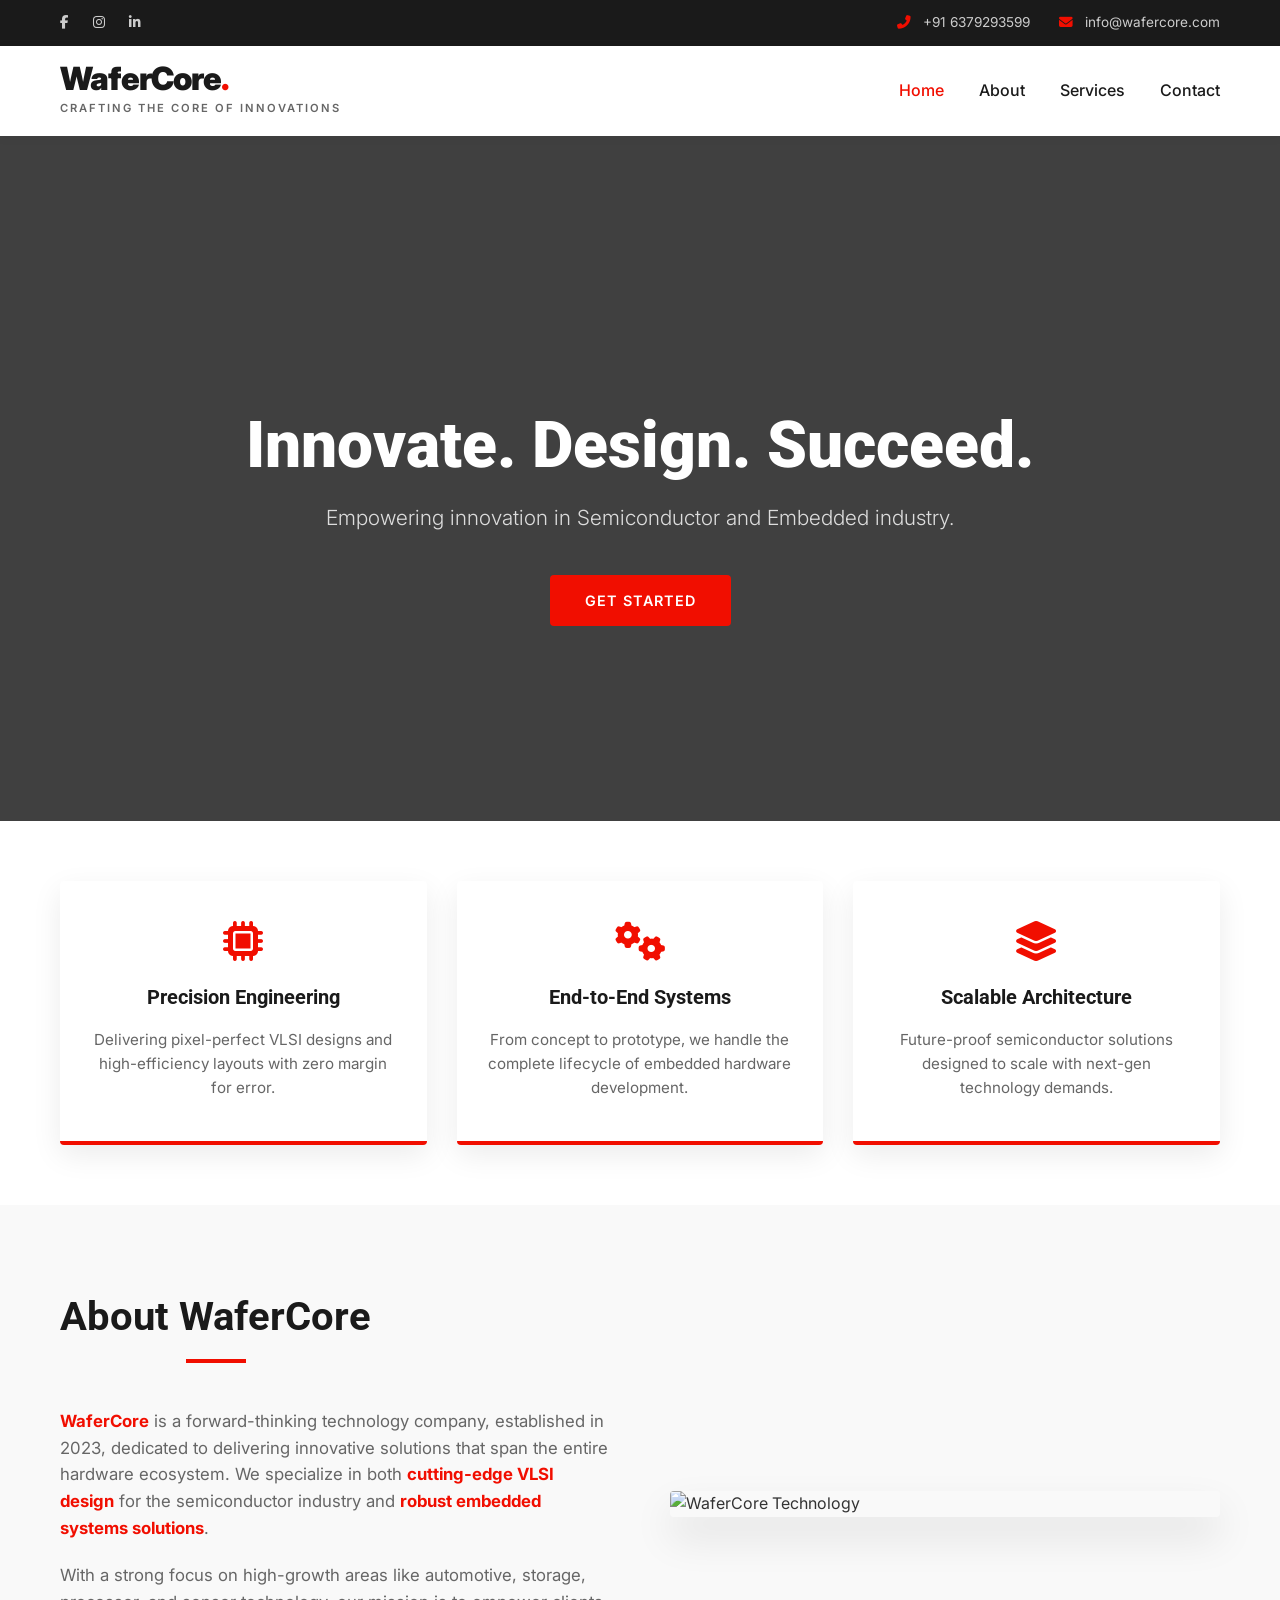
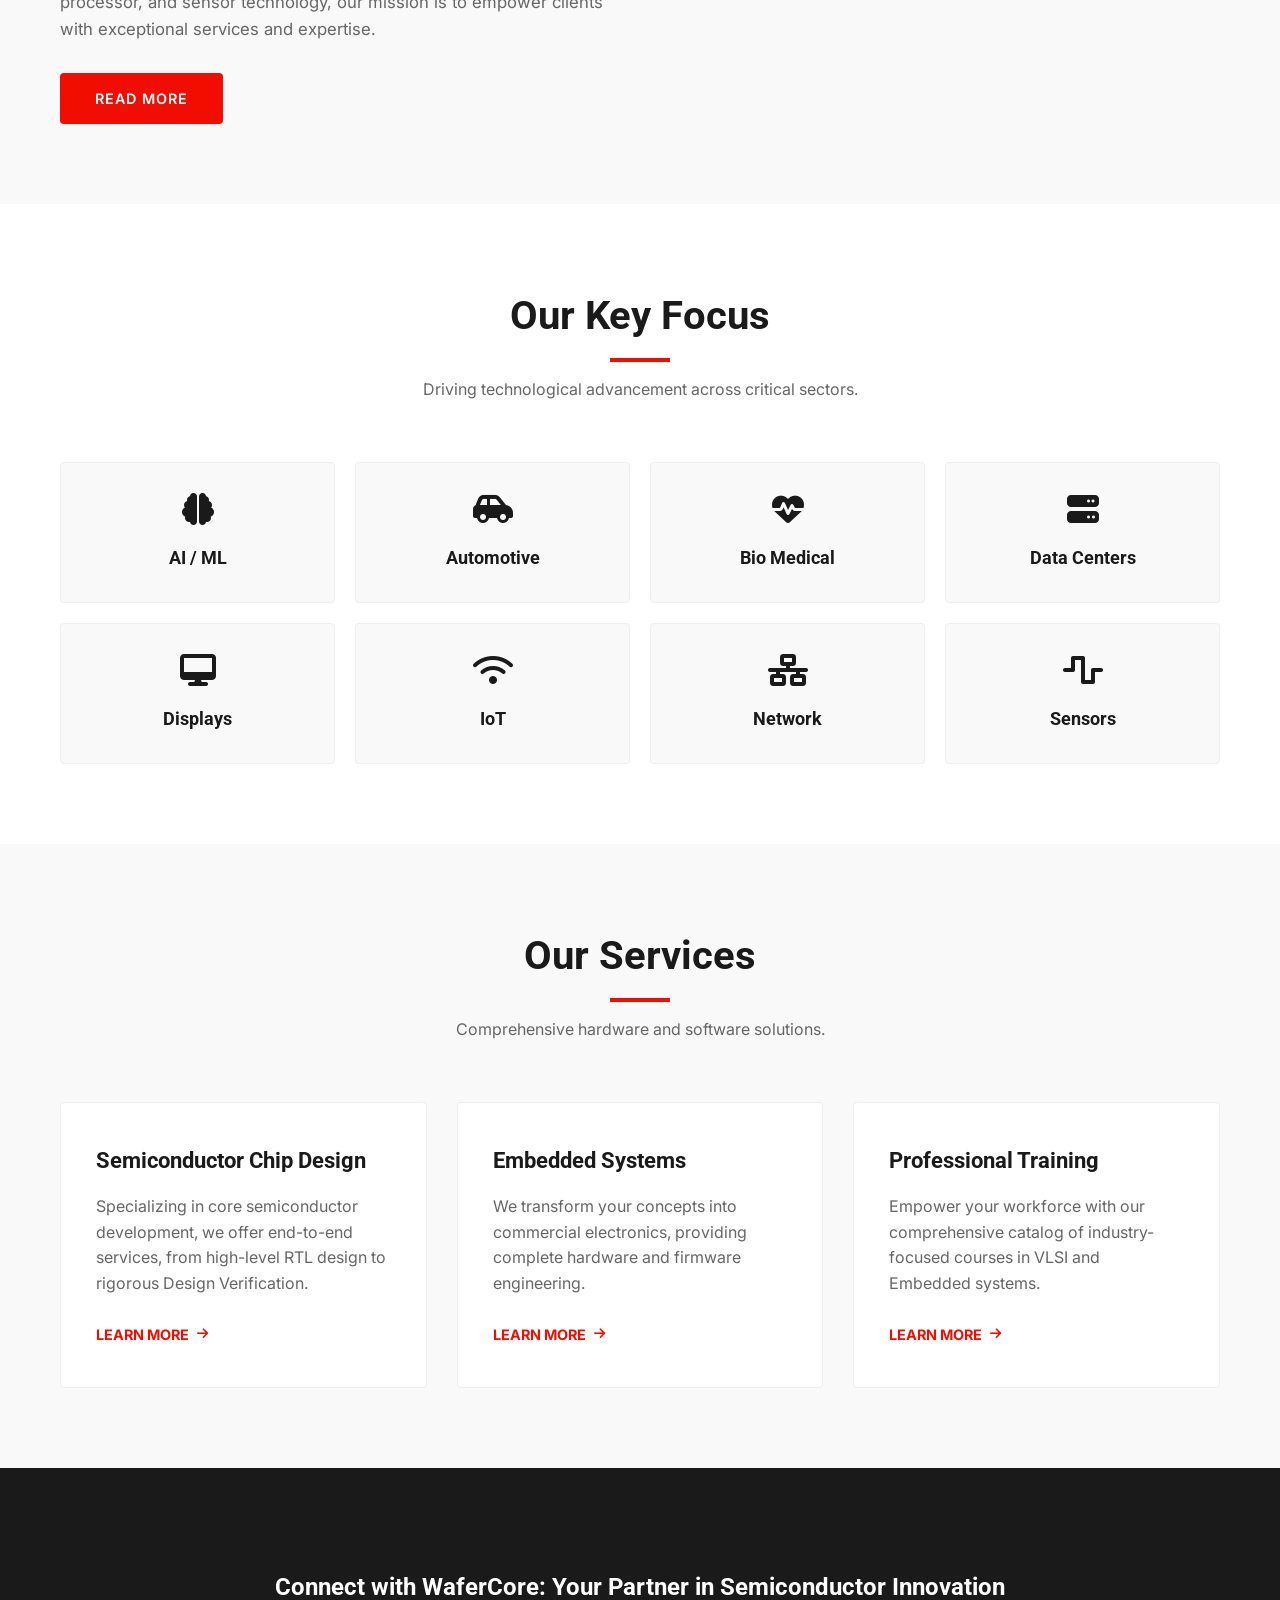
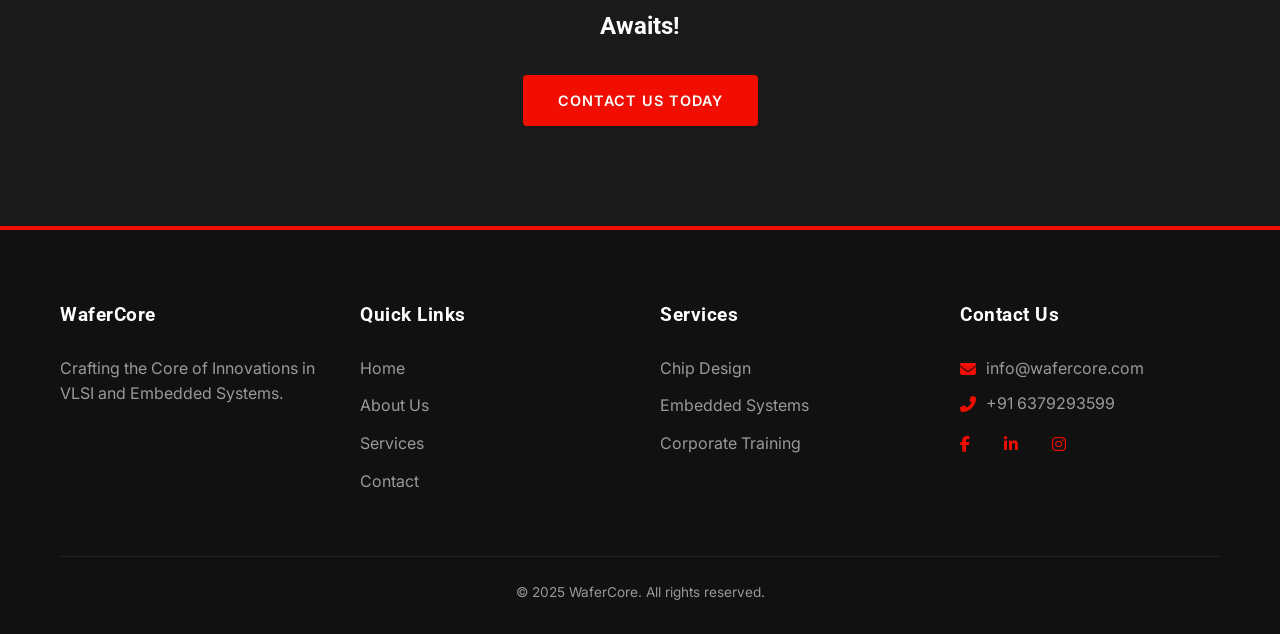
==== about-us.html @ 2dea57db "Add files via upload" ====
<!DOCTYPE html>
<html lang="en">
<head>
    <meta charset="UTF-8">
    <meta name="viewport" content="width=device-width, initial-scale=1.0">
    <title>WaferCore - Crafting the Core of Innovations</title>
    
    <link rel="stylesheet" href="https://cdnjs.cloudflare.com/ajax/libs/font-awesome/6.4.0/css/all.min.css">
    
    <link href="https://fonts.googleapis.com/css2?family=Inter:wght@300;400;600&family=Roboto:wght@500;700;900&display=swap" rel="stylesheet">

    <style>
        /* --- 1. THEME VARIABLES (Red/Black/White) --- */
        :root {
            --primary-red: #f10e00;
            --primary-black: #1a1a1a;
            --dark-gray: #2b2b2b;
            --text-dark: #333333;
            --text-light: #666666;
            --white: #ffffff;
            --light-bg: #f9f9f9;
            --border-color: #eeeeee;
            --max-width: 1200px;
        }

        /* --- 2. RESET & BASE STYLES --- */
        * { margin: 0; padding: 0; box-sizing: border-box; }
        
        body { 
            font-family: 'Inter', sans-serif; 
            line-height: 1.6; 
            color: var(--text-dark); 
            background-color: var(--white);
        }
        
        h1, h2, h3, h4 { font-family: 'Roboto', sans-serif; font-weight: 700; color: var(--primary-black); }
        a { text-decoration: none; transition: 0.3s; color: inherit; }
        ul { list-style: none; }
        img { max-width: 100%; display: block; }

        /* --- 3. UTILITIES --- */
        .container { max-width: var(--max-width); margin: 0 auto; padding: 0 20px; }
        
        .btn {
            display: inline-block;
            padding: 14px 35px;
            background: var(--primary-red);
            color: var(--white);
            border-radius: 4px;
            font-weight: 600;
            border: none;
            cursor: pointer;
            text-transform: uppercase;
            font-size: 0.9rem;
            letter-spacing: 1px;
        }
        
        .btn:hover { 
            background: var(--primary-black); 
            transform: translateY(-2px); 
            box-shadow: 0 5px 15px rgba(0,0,0,0.1);
        }

        .section-title { text-align: center; margin-bottom: 60px; }
        .section-title h2 { 
            font-size: 2.5rem; 
            margin-bottom: 15px; 
            position: relative;
            display: inline-block;
        }
        .section-title h2::after {
            content: '';
            display: block;
            width: 60px;
            height: 4px;
            background: var(--primary-red);
            margin: 10px auto 0;
        }
        .section-title p { color: var(--text-light); max-width: 600px; margin: 0 auto; }
        
        section { padding: 80px 0; }

        /* --- 4. TOP HEADER (Black) --- */
        .top-header { 
            background: var(--primary-black); 
            color: var(--white); 
            padding: 12px 0; 
            font-size: 0.85rem;
        }
        .top-header .container { display: flex; justify-content: space-between; align-items: center; }
        
        .social-icons a { margin-right: 20px; color: #cccccc; }
        .social-icons a:hover { color: var(--primary-red); }
        
        .contact-info span { margin-left: 25px; color: #cccccc; }
        .contact-info i { margin-right: 8px; color: var(--primary-red); }

        /* --- 5. NAVIGATION (White) --- */
        .navbar { 
            background: var(--white); 
            box-shadow: 0 2px 10px rgba(0,0,0,0.05); 
            position: sticky; 
            top: 0; 
            z-index: 1000; 
        }
        .navbar .container { display: flex; justify-content: space-between; align-items: center; height: 90px; }
        
        .logo-wrapper { display: flex; flex-direction: column; justify-content: center; }
        .logo { 
            font-size: 2rem; 
            font-weight: 900; 
            color: var(--primary-black); 
            line-height: 1; 
            letter-spacing: -1px;
        }
        .logo span { color: var(--primary-red); }
        .logo-caption { 
            font-size: 0.7rem; 
            color: var(--text-light); 
            font-weight: 600; 
            text-transform: uppercase; 
            letter-spacing: 2px; 
            margin-top: 5px;
        }
        
        .nav-links { display: flex; gap: 35px; }
        .nav-links a { 
            font-weight: 500; 
            font-size: 1rem; 
            color: var(--primary-black); 
            position: relative;
        }
        .nav-links a:hover, .nav-links a.active { color: var(--primary-red); }

        /* --- 6. HERO SECTION --- */
        .hero {
            background: linear-gradient(rgba(0, 0, 0, 0.75), rgba(0, 0, 0, 0.75)), url('https://wafercore.com/wp-content/uploads/2024/12/BackgroundVLSI-1024x683.jpg');
            background-size: cover;
            background-position: center;
            height: 85vh;
            display: flex;
            align-items: center;
            color: var(--white);
            text-align: center;
        }
        .hero-content { max-width: 900px; margin: 0 auto; }
        .hero h1 { 
            font-size: 4rem; 
            font-weight: 900; 
            margin-bottom: 20px; 
            color: var(--white); 
            line-height: 1.1;
        }
        .hero p { 
            font-size: 1.3rem; 
            margin-bottom: 40px; 
            color: #dddddd; 
            font-weight: 300;
        }
        .hero .btn { background: var(--primary-red); border: none; }
        .hero .btn:hover { background: var(--white); color: var(--primary-red); }

        /* --- 7. FEATURES OVERVIEW --- */
        .features { 
            background: var(--white); 
            padding: 60px 0; 
            margin-top: -80px; 
            position: relative; 
            z-index: 10; 
        }
        .feature-grid { display: grid; grid-template-columns: repeat(auto-fit, minmax(300px, 1fr)); gap: 30px; }
        .feature-card {
            background: var(--white);
            padding: 40px 30px;
            border-radius: 4px;
            box-shadow: 0 10px 30px rgba(0,0,0,0.08);
            text-align: center;
            border-bottom: 4px solid var(--primary-red);
            transition: transform 0.3s ease;
        }
        .feature-card:hover { transform: translateY(-5px); }
        .feature-card i { font-size: 2.5rem; color: var(--primary-red); margin-bottom: 20px; }
        .feature-card h3 { font-size: 1.25rem; margin-bottom: 15px; }
        .feature-card p { font-size: 0.95rem; color: var(--text-light); }

        /* --- 8. ABOUT SECTION --- */
        .about { background: var(--light-bg); }
        .about-grid { display: grid; grid-template-columns: 1fr 1fr; gap: 60px; align-items: center; }
        .about-img img { 
            width: 100%; 
            border-radius: 4px; 
            box-shadow: 0 20px 40px rgba(0,0,0,0.1); 
        }
        .about-text h2 { font-size: 2.5rem; margin-bottom: 25px; }
        .about-text p { margin-bottom: 20px; color: var(--text-light); font-size: 1.05rem; }
        .about-text strong { color: var(--primary-red); }

        /* --- 9. KEY FOCUS --- */
        .key-focus { background: var(--white); }
        .focus-grid { display: grid; grid-template-columns: repeat(4, 1fr); gap: 20px; }
        .focus-item {
            background: var(--light-bg);
            padding: 30px 20px;
            text-align: center;
            border-radius: 4px;
            border: 1px solid var(--border-color);
            transition: 0.3s;
        }
        .focus-item:hover { 
            background: var(--primary-red); 
            border-color: var(--primary-red);
            transform: translateY(-5px); 
        }
        .focus-item h4 { font-size: 1.1rem; margin-top: 15px; transition: 0.3s; }
        .focus-item i { font-size: 2rem; color: var(--primary-black); transition: 0.3s; }
        
        .focus-item:hover h4, .focus-item:hover i { color: var(--white); }

        /* --- 10. SERVICES --- */
        .services { background: var(--light-bg); }
        .service-grid { display: grid; grid-template-columns: repeat(auto-fit, minmax(300px, 1fr)); gap: 30px; }
        .service-card {
            background: var(--white);
            padding: 40px 35px;
            border-radius: 4px;
            border: 1px solid var(--border-color);
            transition: 0.3s;
            position: relative;
        }
        .service-card:hover { 
            border-top: 3px solid var(--primary-red); 
            box-shadow: 0 15px 30px rgba(0,0,0,0.05);
            transform: translateY(-5px);
        }
        .service-card h3 { font-size: 1.4rem; margin-bottom: 15px; }
        .service-card p { margin-bottom: 25px; color: var(--text-light); }
        .service-link { 
            color: var(--primary-red); 
            font-weight: 700; 
            font-size: 0.9rem; 
            text-transform: uppercase; 
            display: inline-flex; 
            align-items: center; 
        }
        .service-link i { margin-left: 8px; font-size: 0.8rem; transition: 0.3s; }
        .service-link:hover i { margin-left: 12px; }

        /* --- 11. CTA SECTION --- */
        .cta-section { 
            background: var(--primary-black); 
            color: var(--white); 
            text-align: center; 
            padding: 100px 0; 
        }
        .cta-section h2 { color: var(--white); margin-bottom: 30px; max-width: 800px; margin-left: auto; margin-right: auto; }
        .cta-section .btn { background: var(--primary-red); }
        .cta-section .btn:hover { background: var(--white); color: var(--primary-red); }

        /* --- 12. FOOTER --- */
        footer { 
            background: #111111; 
            color: #999; 
            padding: 70px 0 30px; 
            border-top: 4px solid var(--primary-red); 
        }
        .footer-grid { display: grid; grid-template-columns: repeat(auto-fit, minmax(250px, 1fr)); gap: 40px; margin-bottom: 50px; }
        .footer-col h4 { color: var(--white); margin-bottom: 25px; font-size: 1.2rem; letter-spacing: 0.5px; }
        .footer-col ul li { margin-bottom: 12px; }
        .footer-col ul li a { transition: 0.3s; }
        .footer-col ul li a:hover { color: var(--primary-red); padding-left: 5px; }
        
        .footer-contact p { margin-bottom: 10px; display: flex; align-items: center; }
        .footer-contact i { margin-right: 10px; color: var(--primary-red); }

        .copyright { 
            text-align: center; 
            border-top: 1px solid #222; 
            padding-top: 25px; 
            font-size: 0.85rem; 
        }

        /* --- MOBILE RESPONSIVE --- */
        @media (max-width: 768px) {
            .top-header { display: none; }
            .nav-links { display: none; } 
            .hero h1 { font-size: 2.8rem; }
            .about-grid { grid-template-columns: 1fr; }
            .focus-grid { grid-template-columns: repeat(2, 1fr); }
        }
    </style>
</head>
<body>

    <div class="top-header">
        <div class="container">
            <div class="social-icons">
                <a href="#"><i class="fab fa-facebook-f"></i></a>
                <a href="#"><i class="fab fa-instagram"></i></a>
                <a href="#"><i class="fab fa-linkedin-in"></i></a>
            </div>
            <div class="contact-info">
                <span><i class="fas fa-phone-alt"></i> +91 6379293599</span>
                <span><i class="fas fa-envelope"></i> info@wafercore.com</span>
            </div>
        </div>
    </div>

    <nav class="navbar">
        <div class="container">
            <div class="logo-wrapper">
                <a href="index.html" class="logo">WaferCore<span>.</span></a>
                <span class="logo-caption">Crafting the Core of Innovations</span>
            </div>
            <div class="nav-links">
                <a href="index.html" class="active">Home</a>
                <a href="#about">About</a>
                <a href="#services">Services</a>
                <a href="#contact">Contact</a>
            </div>
        </div>
    </nav>

    <section class="hero">
        <div class="container hero-content">
            <h1>Innovate. Design. Succeed.</h1>
            <p>Empowering innovation in Semiconductor and Embedded industry.</p>
            <a href="#contact" class="btn">Get Started</a>
        </div>
    </section>

    <div class="features">
        <div class="container">
            <div class="feature-grid">
                <div class="feature-card">
                    <i class="fas fa-microchip"></i>
                    <h3>Precision Engineering</h3>
                    <p>Delivering pixel-perfect VLSI designs and high-efficiency layouts with zero margin for error.</p>
                </div>
                <div class="feature-card">
                    <i class="fas fa-cogs"></i>
                    <h3>End-to-End Systems</h3>
                    <p>From concept to prototype, we handle the complete lifecycle of embedded hardware development.</p>
                </div>
                <div class="feature-card">
                    <i class="fas fa-layer-group"></i>
                    <h3>Scalable Architecture</h3>
                    <p>Future-proof semiconductor solutions designed to scale with next-gen technology demands.</p>
                </div>
            </div>
        </div>
    </div>

    <section id="about" class="about">
        <div class="container about-grid">
            <div class="about-text">
                <div class="section-title" style="text-align: left; margin-bottom: 20px;">
                    <h2>About WaferCore</h2>
                </div>
                <p><strong>WaferCore</strong> is a forward-thinking technology company, established in 2023, dedicated to delivering innovative solutions that span the entire hardware ecosystem. We specialize in both <strong>cutting-edge VLSI design</strong> for the semiconductor industry and <strong>robust embedded systems solutions</strong>.</p>
                <p>With a strong focus on high-growth areas like automotive, storage, processor, and sensor technology, our mission is to empower clients with exceptional services and expertise.</p>
                <a href="#" class="btn" style="margin-top: 10px;">Read More</a>
            </div>
            <div class="about-img">
                <img src="https://wafercore.com/wp-content/uploads/2024/12/BackgroundVLSI-768x512.jpg" alt="WaferCore Technology">
            </div>
        </div>
    </section>

    <section class="key-focus">
        <div class="container">
            <div class="section-title">
                <h2>Our Key Focus</h2>
                <p>Driving technological advancement across critical sectors.</p>
            </div>
            <div class="focus-grid">
                <div class="focus-item">
                    <i class="fas fa-brain"></i>
                    <h4>AI / ML</h4>
                </div>
                <div class="focus-item">
                    <i class="fas fa-car-side"></i>
                    <h4>Automotive</h4>
                </div>
                <div class="focus-item">
                    <i class="fas fa-heartbeat"></i>
                    <h4>Bio Medical</h4>
                </div>
                <div class="focus-item">
                    <i class="fas fa-server"></i>
                    <h4>Data Centers</h4>
                </div>
                <div class="focus-item">
                    <i class="fas fa-desktop"></i>
                    <h4>Displays</h4>
                </div>
                <div class="focus-item">
                    <i class="fas fa-wifi"></i>
                    <h4>IoT</h4>
                </div>
                <div class="focus-item">
                    <i class="fas fa-network-wired"></i>
                    <h4>Network</h4>
                </div>
                <div class="focus-item">
                    <i class="fas fa-wave-square"></i>
                    <h4>Sensors</h4>
                </div>
            </div>
        </div>
    </section>

    <section id="services" class="services">
        <div class="container">
            <div class="section-title">
                <h2>Our Services</h2>
                <p>Comprehensive hardware and software solutions.</p>
            </div>
            <div class="service-grid">
                <div class="service-card">
                    <h3>Semiconductor Chip Design</h3>
                    <p>Specializing in core semiconductor development, we offer end-to-end services, from high-level RTL design to rigorous Design Verification.</p>
                    <a href="#" class="service-link">Learn More <i class="fas fa-arrow-right"></i></a>
                </div>
                <div class="service-card">
                    <h3>Embedded Systems</h3>
                    <p>We transform your concepts into commercial electronics, providing complete hardware and firmware engineering.</p>
                    <a href="#" class="service-link">Learn More <i class="fas fa-arrow-right"></i></a>
                </div>
                <div class="service-card">
                    <h3>Professional Training</h3>
                    <p>Empower your workforce with our comprehensive catalog of industry-focused courses in VLSI and Embedded systems.</p>
                    <a href="#" class="service-link">Learn More <i class="fas fa-arrow-right"></i></a>
                </div>
            </div>
        </div>
    </section>

    <section id="contact" class="cta-section">
        <div class="container">
            <h2>Connect with WaferCore: Your Partner in Semiconductor Innovation Awaits!</h2>
            <a href="#" class="btn">Contact Us Today</a>
        </div>
    </section>

    <footer>
        <div class="container">
            <div class="footer-grid">
                <div class="footer-col">
                    <h4>WaferCore</h4>
                    <p>Crafting the Core of Innovations in VLSI and Embedded Systems.</p>
                </div>
                <div class="footer-col">
                    <h4>Quick Links</h4>
                    <ul>
                        <li><a href="#">Home</a></li>
                        <li><a href="#about">About Us</a></li>
                        <li><a href="#services">Services</a></li>
                        <li><a href="#contact">Contact</a></li>
                    </ul>
                </div>
                <div class="footer-col">
                    <h4>Services</h4>
                    <ul>
                        <li><a href="#">Chip Design</a></li>
                        <li><a href="#">Embedded Systems</a></li>
                        <li><a href="#">Corporate Training</a></li>
                    </ul>
                </div>
                <div class="footer-col footer-contact">
                    <h4>Contact Us</h4>
                    <p><i class="fas fa-envelope"></i> info@wafercore.com</p>
                    <p><i class="fas fa-phone-alt"></i> +91 6379293599</p>
                    <div class="social-icons" style="margin-top: 15px;">
                        <a href="#"><i class="fab fa-facebook-f"></i></a>
                        <a href="#"><i class="fab fa-linkedin-in"></i></a>
                        <a href="#"><i class="fab fa-instagram"></i></a>
                    </div>
                </div>
            </div>
            <div class="copyright">
                <p>&copy; 2025 WaferCore. All rights reserved.</p>
            </div>
        </div>
    </footer>

</body>
</html>
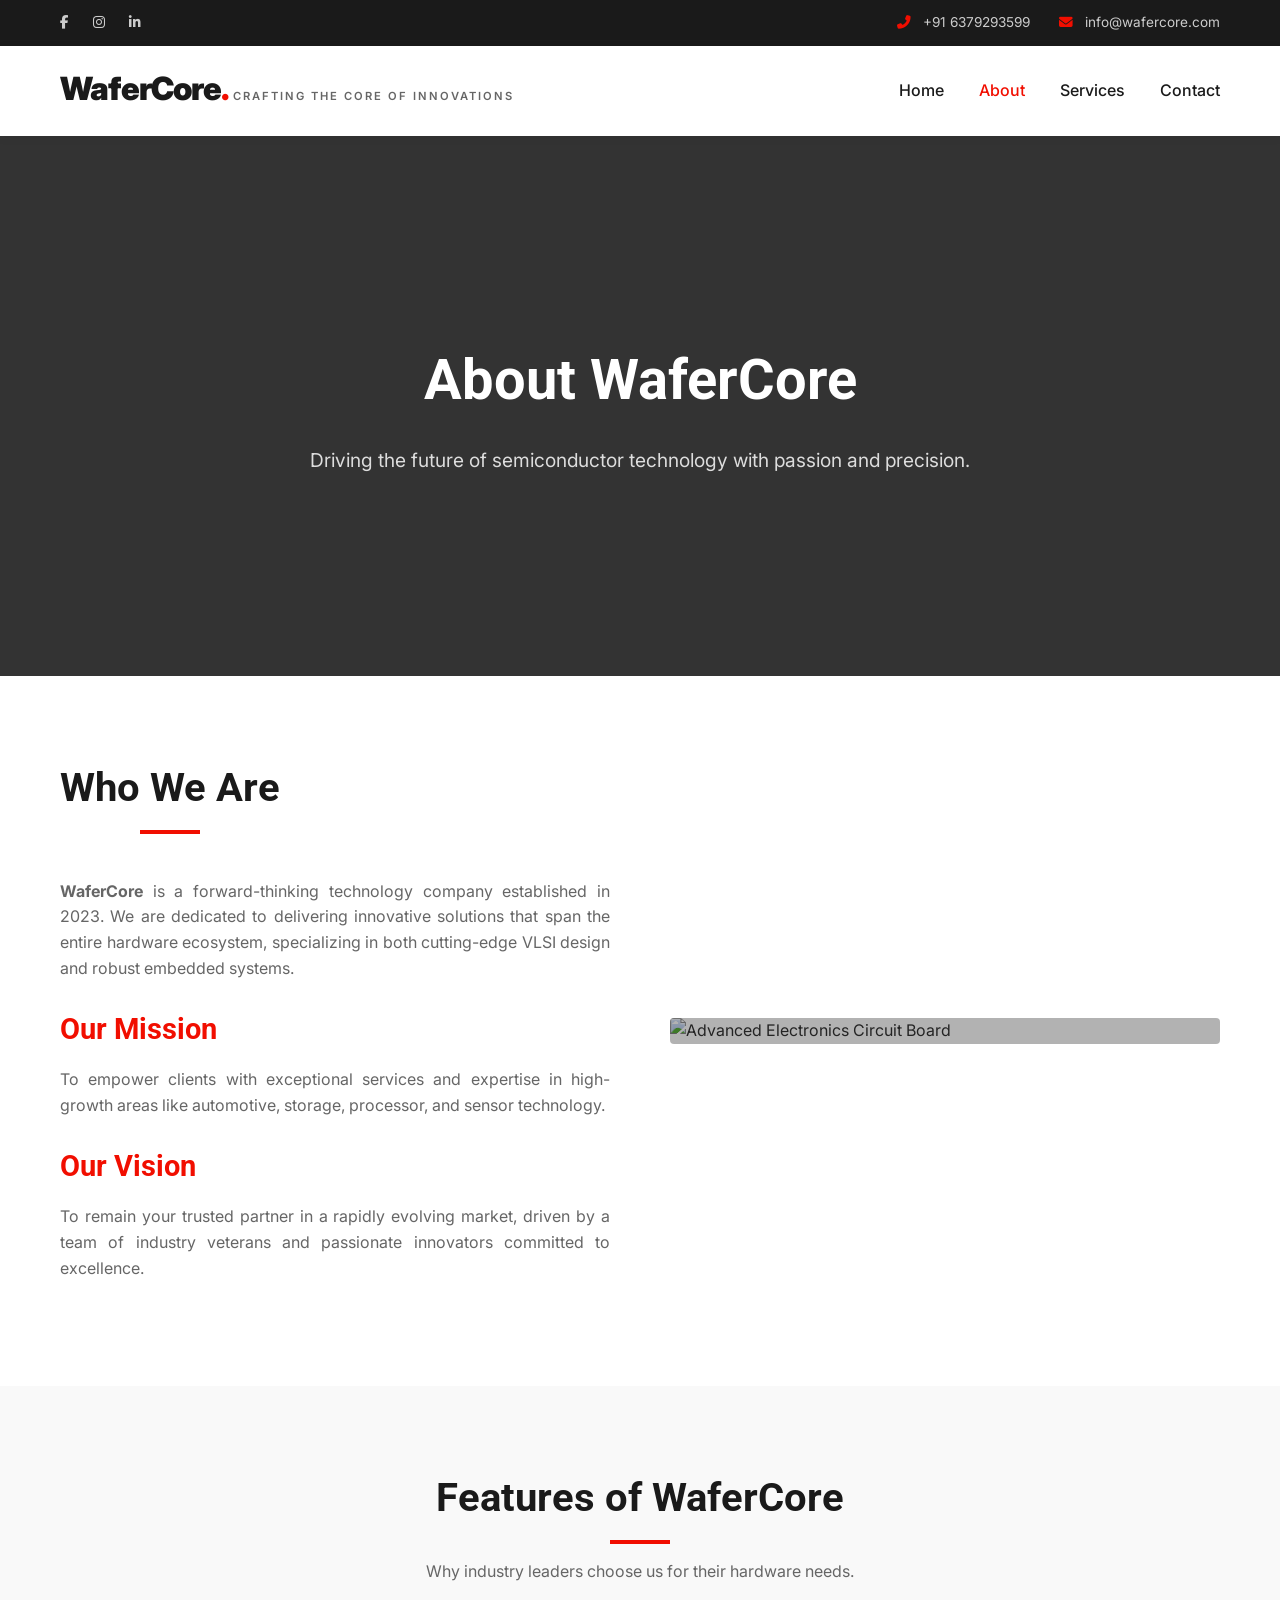
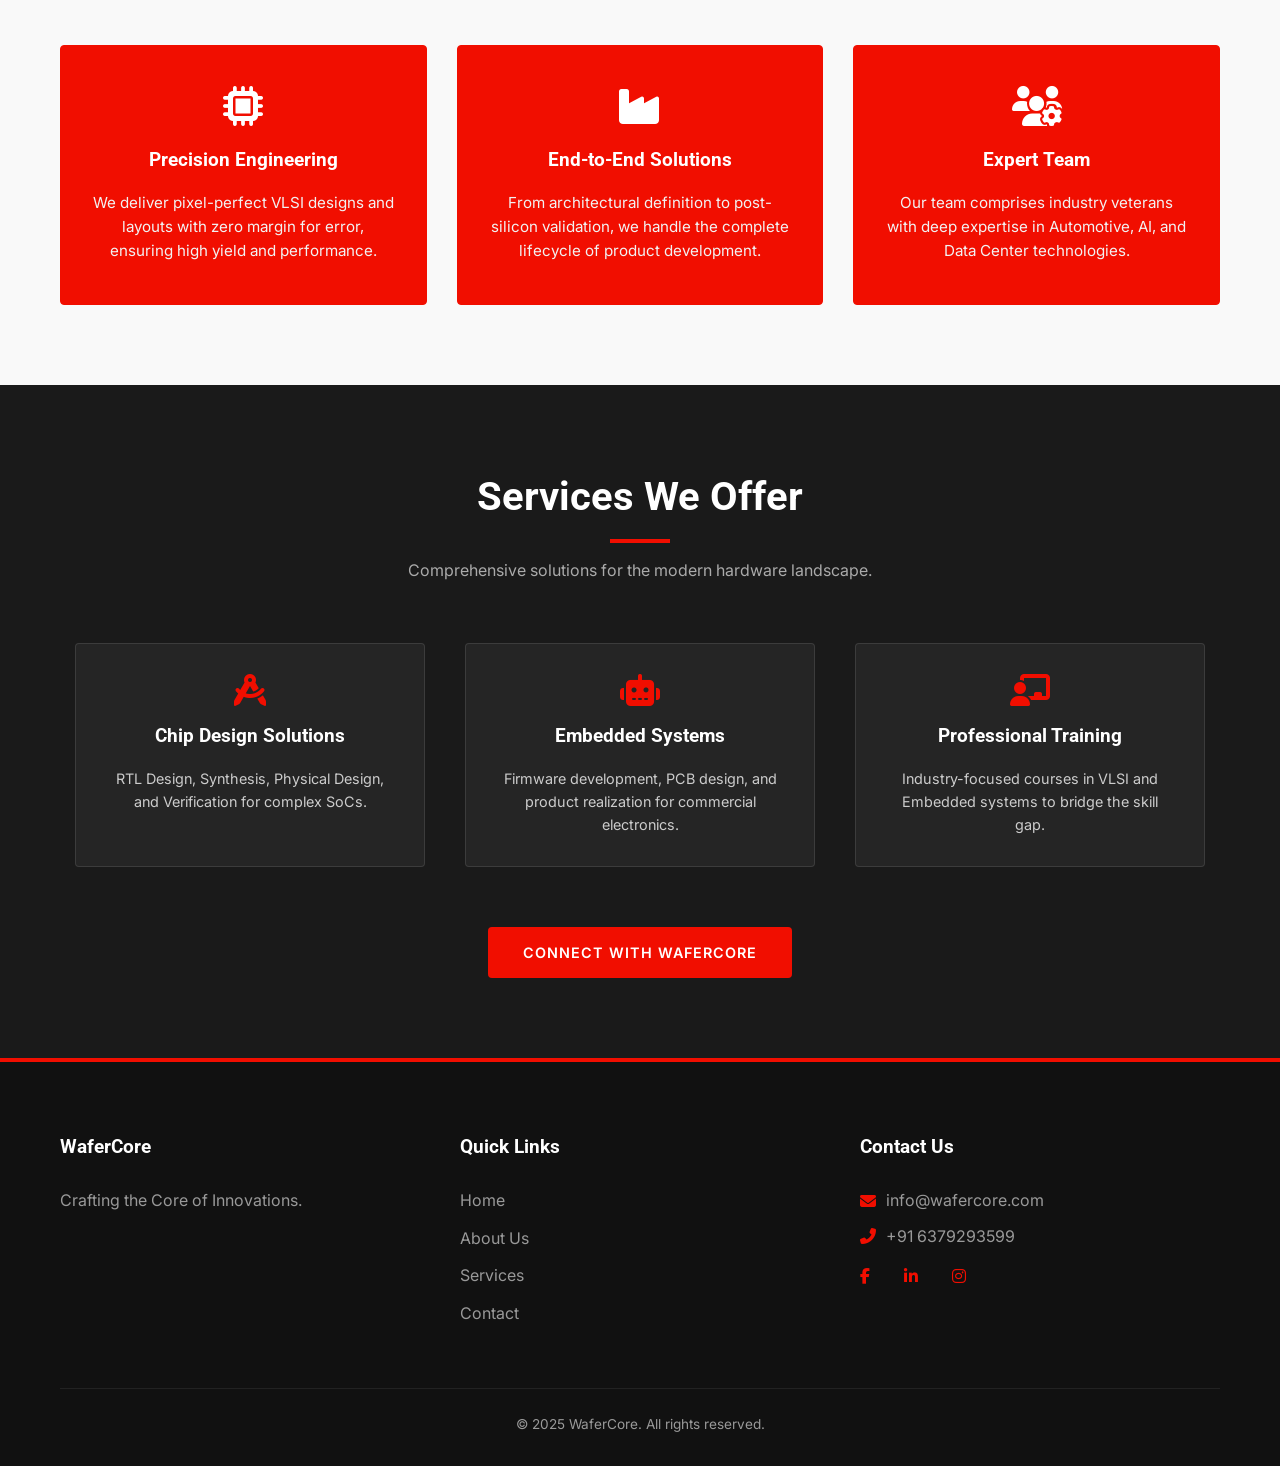
==== commit 830e4356: "Revise About Us page structure and content Updated the 'About Us' page with new content and styles." ====
--- a/about-us.html
+++ b/about-us.html
@@ -3,7 +3,7 @@
 <head>
     <meta charset="UTF-8">
     <meta name="viewport" content="width=device-width, initial-scale=1.0">
-    <title>WaferCore - Crafting the Core of Innovations</title>
+    <title>About Us - WaferCore</title>
     
     <link rel="stylesheet" href="https://cdnjs.cloudflare.com/ajax/libs/font-awesome/6.4.0/css/all.min.css">
     
@@ -23,16 +23,9 @@
             --max-width: 1200px;
         }
 
-        /* --- 2. RESET & BASE STYLES --- */
+        /* --- 2. BASE STYLES --- */
         * { margin: 0; padding: 0; box-sizing: border-box; }
-        
-        body { 
-            font-family: 'Inter', sans-serif; 
-            line-height: 1.6; 
-            color: var(--text-dark); 
-            background-color: var(--white);
-        }
-        
+        body { font-family: 'Inter', sans-serif; line-height: 1.6; color: var(--text-dark); background-color: var(--white); }
         h1, h2, h3, h4 { font-family: 'Roboto', sans-serif; font-weight: 700; color: var(--primary-black); }
         a { text-decoration: none; transition: 0.3s; color: inherit; }
         ul { list-style: none; }
@@ -41,6 +34,14 @@
         /* --- 3. UTILITIES --- */
         .container { max-width: var(--max-width); margin: 0 auto; padding: 0 20px; }
         
+        .section-title { text-align: center; margin-bottom: 60px; }
+        .section-title h2 { font-size: 2.5rem; margin-bottom: 15px; position: relative; display: inline-block; }
+        .section-title h2::after { content: ''; display: block; width: 60px; height: 4px; background: var(--primary-red); margin: 10px auto 0; }
+        .section-title p { color: var(--text-light); max-width: 600px; margin: 0 auto; }
+        
+        section { padding: 80px 0; }
+
+        /* Button Style */
         .btn {
             display: inline-block;
             padding: 14px 35px;
@@ -54,238 +55,119 @@
             font-size: 0.9rem;
             letter-spacing: 1px;
         }
-        
-        .btn:hover { 
-            background: var(--primary-black); 
-            transform: translateY(-2px); 
-            box-shadow: 0 5px 15px rgba(0,0,0,0.1);
-        }
-
-        .section-title { text-align: center; margin-bottom: 60px; }
-        .section-title h2 { 
-            font-size: 2.5rem; 
-            margin-bottom: 15px; 
-            position: relative;
-            display: inline-block;
-        }
-        .section-title h2::after {
-            content: '';
-            display: block;
-            width: 60px;
-            height: 4px;
-            background: var(--primary-red);
-            margin: 10px auto 0;
-        }
-        .section-title p { color: var(--text-light); max-width: 600px; margin: 0 auto; }
-        
-        section { padding: 80px 0; }
-
-        /* --- 4. TOP HEADER (Black) --- */
-        .top-header { 
-            background: var(--primary-black); 
-            color: var(--white); 
-            padding: 12px 0; 
-            font-size: 0.85rem;
-        }
+        .btn:hover { background: var(--primary-black); transform: translateY(-2px); color: var(--white); }
+
+        /* --- 4. HEADER & NAV --- */
+        .top-header { background: var(--primary-black); color: var(--white); padding: 12px 0; font-size: 0.85rem; }
         .top-header .container { display: flex; justify-content: space-between; align-items: center; }
-        
         .social-icons a { margin-right: 20px; color: #cccccc; }
         .social-icons a:hover { color: var(--primary-red); }
-        
         .contact-info span { margin-left: 25px; color: #cccccc; }
         .contact-info i { margin-right: 8px; color: var(--primary-red); }
 
-        /* --- 5. NAVIGATION (White) --- */
-        .navbar { 
-            background: var(--white); 
-            box-shadow: 0 2px 10px rgba(0,0,0,0.05); 
-            position: sticky; 
-            top: 0; 
-            z-index: 1000; 
-        }
+        .navbar { background: var(--white); box-shadow: 0 2px 10px rgba(0,0,0,0.05); position: sticky; top: 0; z-index: 1000; }
         .navbar .container { display: flex; justify-content: space-between; align-items: center; height: 90px; }
-        
-        .logo-wrapper { display: flex; flex-direction: column; justify-content: center; }
-        .logo { 
-            font-size: 2rem; 
-            font-weight: 900; 
-            color: var(--primary-black); 
-            line-height: 1; 
-            letter-spacing: -1px;
-        }
+        .logo { font-size: 2rem; font-weight: 900; color: var(--primary-black); line-height: 1; letter-spacing: -1px; }
         .logo span { color: var(--primary-red); }
-        .logo-caption { 
-            font-size: 0.7rem; 
-            color: var(--text-light); 
-            font-weight: 600; 
-            text-transform: uppercase; 
-            letter-spacing: 2px; 
-            margin-top: 5px;
-        }
+        .logo-caption { font-size: 0.7rem; color: var(--text-light); font-weight: 600; text-transform: uppercase; letter-spacing: 2px; margin-top: 5px; }
         
         .nav-links { display: flex; gap: 35px; }
-        .nav-links a { 
-            font-weight: 500; 
-            font-size: 1rem; 
-            color: var(--primary-black); 
-            position: relative;
-        }
+        .nav-links a { font-weight: 500; font-size: 1rem; color: var(--primary-black); }
         .nav-links a:hover, .nav-links a.active { color: var(--primary-red); }
 
-        /* --- 6. HERO SECTION --- */
-        .hero {
-            background: linear-gradient(rgba(0, 0, 0, 0.75), rgba(0, 0, 0, 0.75)), url('https://wafercore.com/wp-content/uploads/2024/12/BackgroundVLSI-1024x683.jpg');
+        /* --- 5. HERO SECTION --- */
+        .page-hero {
+            /* Using local image with dark overlay */
+            background: linear-gradient(rgba(0, 0, 0, 0.8), rgba(0, 0, 0, 0.8)), url('images/About_Hero.jpg');
             background-size: cover;
             background-position: center;
-            height: 85vh;
+            height: 60vh;
             display: flex;
             align-items: center;
+            justify-content: center;
+            text-align: center;
             color: var(--white);
-            text-align: center;
-        }
-        .hero-content { max-width: 900px; margin: 0 auto; }
-        .hero h1 { 
-            font-size: 4rem; 
-            font-weight: 900; 
-            margin-bottom: 20px; 
-            color: var(--white); 
-            line-height: 1.1;
-        }
-        .hero p { 
-            font-size: 1.3rem; 
-            margin-bottom: 40px; 
-            color: #dddddd; 
-            font-weight: 300;
-        }
-        .hero .btn { background: var(--primary-red); border: none; }
-        .hero .btn:hover { background: var(--white); color: var(--primary-red); }
-
-        /* --- 7. FEATURES OVERVIEW --- */
-        .features { 
-            background: var(--white); 
-            padding: 60px 0; 
-            margin-top: -80px; 
-            position: relative; 
-            z-index: 10; 
-        }
-        .feature-grid { display: grid; grid-template-columns: repeat(auto-fit, minmax(300px, 1fr)); gap: 30px; }
-        .feature-card {
-            background: var(--white);
+        }
+        .page-hero h1 { color: var(--white); font-size: 3.5rem; margin-bottom: 20px; }
+        .page-hero p { font-size: 1.2rem; color: #ddd; max-width: 700px; margin: 0 auto; }
+
+        /* --- 6. MISSION & VISION --- */
+        .mission-vision { background: var(--white); }
+        .mv-grid { display: grid; grid-template-columns: 1fr 1fr; gap: 60px; align-items: center; }
+        
+        /* Image Wrapper with Black Overlay Effect */
+        .img-wrapper { position: relative; border-radius: 4px; overflow: hidden; }
+        .img-wrapper img { width: 100%; height: auto; display: block; transition: 0.3s; }
+        .img-wrapper::after {
+            content: '';
+            position: absolute;
+            top: 0; left: 0; width: 100%; height: 100%;
+            background: rgba(0, 0, 0, 0.3); /* The Black Shade Overlay */
+            transition: 0.3s;
+        }
+        .img-wrapper:hover::after { background: rgba(0, 0, 0, 0.1); }
+        .img-wrapper:hover img { transform: scale(1.05); }
+
+        .mv-content h3 { font-size: 1.8rem; margin-bottom: 15px; color: var(--primary-red); }
+        .mv-content p { margin-bottom: 25px; color: var(--text-light); text-align: justify; }
+
+        /* --- 7. FEATURES (Red Boxes) --- */
+        .features-section { background: var(--light-bg); }
+        .features-grid { display: grid; grid-template-columns: repeat(auto-fit, minmax(300px, 1fr)); gap: 30px; }
+        
+        .feature-box {
+            background: var(--primary-red);
+            color: var(--white);
             padding: 40px 30px;
             border-radius: 4px;
-            box-shadow: 0 10px 30px rgba(0,0,0,0.08);
             text-align: center;
-            border-bottom: 4px solid var(--primary-red);
-            transition: transform 0.3s ease;
-        }
-        .feature-card:hover { transform: translateY(-5px); }
-        .feature-card i { font-size: 2.5rem; color: var(--primary-red); margin-bottom: 20px; }
-        .feature-card h3 { font-size: 1.25rem; margin-bottom: 15px; }
-        .feature-card p { font-size: 0.95rem; color: var(--text-light); }
-
-        /* --- 8. ABOUT SECTION --- */
-        .about { background: var(--light-bg); }
-        .about-grid { display: grid; grid-template-columns: 1fr 1fr; gap: 60px; align-items: center; }
-        .about-img img { 
-            width: 100%; 
+            transition: 0.3s;
+            border: 1px solid var(--primary-red);
+        }
+        .feature-box i { font-size: 2.5rem; margin-bottom: 20px; color: var(--white); transition: 0.3s; }
+        .feature-box h3 { color: var(--white); margin-bottom: 15px; transition: 0.3s; }
+        .feature-box p { color: #f2f2f2; font-size: 0.95rem; transition: 0.3s; }
+
+        /* Hover: White Box, Black Text */
+        .feature-box:hover { background: var(--white); border-color: var(--primary-black); transform: translateY(-5px); box-shadow: 0 10px 30px rgba(0,0,0,0.1); }
+        .feature-box:hover h3 { color: var(--primary-black); }
+        .feature-box:hover i { color: var(--primary-red); }
+        .feature-box:hover p { color: var(--text-light); }
+
+        /* --- 8. SERVICES STRIP --- */
+        .services-strip { background: var(--primary-black); color: var(--white); text-align: center; }
+        .services-strip .section-title h2 { color: var(--white); }
+        .services-strip .section-title p { color: #aaa; }
+        
+        .services-container { display: flex; flex-wrap: wrap; justify-content: center; gap: 40px; }
+        .service-item { 
+            flex: 1; min-width: 280px; max-width: 350px; 
+            background: rgba(255,255,255,0.05); 
+            padding: 30px; 
             border-radius: 4px; 
-            box-shadow: 0 20px 40px rgba(0,0,0,0.1); 
-        }
-        .about-text h2 { font-size: 2.5rem; margin-bottom: 25px; }
-        .about-text p { margin-bottom: 20px; color: var(--text-light); font-size: 1.05rem; }
-        .about-text strong { color: var(--primary-red); }
-
-        /* --- 9. KEY FOCUS --- */
-        .key-focus { background: var(--white); }
-        .focus-grid { display: grid; grid-template-columns: repeat(4, 1fr); gap: 20px; }
-        .focus-item {
-            background: var(--light-bg);
-            padding: 30px 20px;
-            text-align: center;
-            border-radius: 4px;
-            border: 1px solid var(--border-color);
-            transition: 0.3s;
-        }
-        .focus-item:hover { 
-            background: var(--primary-red); 
-            border-color: var(--primary-red);
-            transform: translateY(-5px); 
-        }
-        .focus-item h4 { font-size: 1.1rem; margin-top: 15px; transition: 0.3s; }
-        .focus-item i { font-size: 2rem; color: var(--primary-black); transition: 0.3s; }
-        
-        .focus-item:hover h4, .focus-item:hover i { color: var(--white); }
-
-        /* --- 10. SERVICES --- */
-        .services { background: var(--light-bg); }
-        .service-grid { display: grid; grid-template-columns: repeat(auto-fit, minmax(300px, 1fr)); gap: 30px; }
-        .service-card {
-            background: var(--white);
-            padding: 40px 35px;
-            border-radius: 4px;
-            border: 1px solid var(--border-color);
-            transition: 0.3s;
-            position: relative;
-        }
-        .service-card:hover { 
-            border-top: 3px solid var(--primary-red); 
-            box-shadow: 0 15px 30px rgba(0,0,0,0.05);
-            transform: translateY(-5px);
-        }
-        .service-card h3 { font-size: 1.4rem; margin-bottom: 15px; }
-        .service-card p { margin-bottom: 25px; color: var(--text-light); }
-        .service-link { 
-            color: var(--primary-red); 
-            font-weight: 700; 
-            font-size: 0.9rem; 
-            text-transform: uppercase; 
-            display: inline-flex; 
-            align-items: center; 
-        }
-        .service-link i { margin-left: 8px; font-size: 0.8rem; transition: 0.3s; }
-        .service-link:hover i { margin-left: 12px; }
-
-        /* --- 11. CTA SECTION --- */
-        .cta-section { 
-            background: var(--primary-black); 
-            color: var(--white); 
-            text-align: center; 
-            padding: 100px 0; 
-        }
-        .cta-section h2 { color: var(--white); margin-bottom: 30px; max-width: 800px; margin-left: auto; margin-right: auto; }
-        .cta-section .btn { background: var(--primary-red); }
-        .cta-section .btn:hover { background: var(--white); color: var(--primary-red); }
-
-        /* --- 12. FOOTER --- */
-        footer { 
-            background: #111111; 
-            color: #999; 
-            padding: 70px 0 30px; 
-            border-top: 4px solid var(--primary-red); 
-        }
+            border: 1px solid rgba(255,255,255,0.1); 
+            transition: 0.3s; 
+        }
+        .service-item:hover { background: var(--primary-red); border-color: var(--primary-red); transform: translateY(-5px); }
+        .service-item h4 { color: var(--white); font-size: 1.2rem; margin-bottom: 15px; }
+        .service-item p { color: #ccc; font-size: 0.9rem; }
+        .service-item:hover p { color: var(--white); }
+
+        /* --- 9. FOOTER --- */
+        footer { background: #111; color: #999; padding: 70px 0 30px; border-top: 4px solid var(--primary-red); }
         .footer-grid { display: grid; grid-template-columns: repeat(auto-fit, minmax(250px, 1fr)); gap: 40px; margin-bottom: 50px; }
-        .footer-col h4 { color: var(--white); margin-bottom: 25px; font-size: 1.2rem; letter-spacing: 0.5px; }
+        .footer-col h4 { color: var(--white); margin-bottom: 25px; font-size: 1.2rem; }
         .footer-col ul li { margin-bottom: 12px; }
-        .footer-col ul li a { transition: 0.3s; }
-        .footer-col ul li a:hover { color: var(--primary-red); padding-left: 5px; }
-        
+        .footer-col ul li a:hover { color: var(--primary-red); }
         .footer-contact p { margin-bottom: 10px; display: flex; align-items: center; }
         .footer-contact i { margin-right: 10px; color: var(--primary-red); }
-
-        .copyright { 
-            text-align: center; 
-            border-top: 1px solid #222; 
-            padding-top: 25px; 
-            font-size: 0.85rem; 
-        }
-
-        /* --- MOBILE RESPONSIVE --- */
+        .copyright { text-align: center; border-top: 1px solid #222; padding-top: 25px; font-size: 0.85rem; }
+
+        /* Mobile */
         @media (max-width: 768px) {
-            .top-header { display: none; }
-            .nav-links { display: none; } 
-            .hero h1 { font-size: 2.8rem; }
-            .about-grid { grid-template-columns: 1fr; }
-            .focus-grid { grid-template-columns: repeat(2, 1fr); }
+            .top-header, .nav-links { display: none; }
+            .mv-grid { grid-template-columns: 1fr; }
+            .page-hero h1 { font-size: 2.5rem; }
         }
     </style>
 </head>
@@ -312,133 +194,94 @@
                 <span class="logo-caption">Crafting the Core of Innovations</span>
             </div>
             <div class="nav-links">
-                <a href="index.html" class="active">Home</a>
-                <a href="#about">About</a>
-                <a href="#services">Services</a>
-                <a href="#contact">Contact</a>
+                <a href="index.html">Home</a>
+                <a href="about.html" class="active">About</a>
+                <a href="index.html#services">Services</a>
+                <a href="https://wafercore.com/contact-us">Contact</a>
             </div>
         </div>
     </nav>
 
-    <section class="hero">
-        <div class="container hero-content">
-            <h1>Innovate. Design. Succeed.</h1>
-            <p>Empowering innovation in Semiconductor and Embedded industry.</p>
-            <a href="#contact" class="btn">Get Started</a>
+    <header class="page-hero">
+        <div class="container">
+            <h1>About WaferCore</h1>
+            <p>Driving the future of semiconductor technology with passion and precision.</p>
+        </div>
+    </header>
+
+    <section class="mission-vision">
+        <div class="container mv-grid">
+            <div class="mv-content">
+                <div class="section-title" style="text-align: left; margin-bottom: 30px;">
+                    <h2>Who We Are</h2>
+                </div>
+                <p><strong>WaferCore</strong> is a forward-thinking technology company established in 2023. We are dedicated to delivering innovative solutions that span the entire hardware ecosystem, specializing in both cutting-edge VLSI design and robust embedded systems.</p>
+                
+                <h3>Our Mission</h3>
+                <p>To empower clients with exceptional services and expertise in high-growth areas like automotive, storage, processor, and sensor technology.</p>
+
+                <h3>Our Vision</h3>
+                <p>To remain your trusted partner in a rapidly evolving market, driven by a team of industry veterans and passionate innovators committed to excellence.</p>
+            </div>
+            <div class="img-wrapper">
+                <img src="images/electronics_board.jpg" alt="Advanced Electronics Circuit Board">
+            </div>
         </div>
     </section>
 
-    <div class="features">
-        <div class="container">
-            <div class="feature-grid">
-                <div class="feature-card">
+    <section class="features-section">
+        <div class="container">
+            <div class="section-title">
+                <h2>Features of WaferCore</h2>
+                <p>Why industry leaders choose us for their hardware needs.</p>
+            </div>
+            <div class="features-grid">
+                <div class="feature-box">
                     <i class="fas fa-microchip"></i>
                     <h3>Precision Engineering</h3>
-                    <p>Delivering pixel-perfect VLSI designs and high-efficiency layouts with zero margin for error.</p>
-                </div>
-                <div class="feature-card">
-                    <i class="fas fa-cogs"></i>
-                    <h3>End-to-End Systems</h3>
-                    <p>From concept to prototype, we handle the complete lifecycle of embedded hardware development.</p>
-                </div>
-                <div class="feature-card">
-                    <i class="fas fa-layer-group"></i>
-                    <h3>Scalable Architecture</h3>
-                    <p>Future-proof semiconductor solutions designed to scale with next-gen technology demands.</p>
-                </div>
-            </div>
-        </div>
-    </div>
-
-    <section id="about" class="about">
-        <div class="container about-grid">
-            <div class="about-text">
-                <div class="section-title" style="text-align: left; margin-bottom: 20px;">
-                    <h2>About WaferCore</h2>
-                </div>
-                <p><strong>WaferCore</strong> is a forward-thinking technology company, established in 2023, dedicated to delivering innovative solutions that span the entire hardware ecosystem. We specialize in both <strong>cutting-edge VLSI design</strong> for the semiconductor industry and <strong>robust embedded systems solutions</strong>.</p>
-                <p>With a strong focus on high-growth areas like automotive, storage, processor, and sensor technology, our mission is to empower clients with exceptional services and expertise.</p>
-                <a href="#" class="btn" style="margin-top: 10px;">Read More</a>
-            </div>
-            <div class="about-img">
-                <img src="https://wafercore.com/wp-content/uploads/2024/12/BackgroundVLSI-768x512.jpg" alt="WaferCore Technology">
+                    <p>We deliver pixel-perfect VLSI designs and layouts with zero margin for error, ensuring high yield and performance.</p>
+                </div>
+                <div class="feature-box">
+                    <i class="fas fa-industry"></i>
+                    <h3>End-to-End Solutions</h3>
+                    <p>From architectural definition to post-silicon validation, we handle the complete lifecycle of product development.</p>
+                </div>
+                <div class="feature-box">
+                    <i class="fas fa-users-cog"></i>
+                    <h3>Expert Team</h3>
+                    <p>Our team comprises industry veterans with deep expertise in Automotive, AI, and Data Center technologies.</p>
+                </div>
             </div>
         </div>
     </section>
 
-    <section class="key-focus">
+    <section class="services-strip">
         <div class="container">
             <div class="section-title">
-                <h2>Our Key Focus</h2>
-                <p>Driving technological advancement across critical sectors.</p>
-            </div>
-            <div class="focus-grid">
-                <div class="focus-item">
-                    <i class="fas fa-brain"></i>
-                    <h4>AI / ML</h4>
-                </div>
-                <div class="focus-item">
-                    <i class="fas fa-car-side"></i>
-                    <h4>Automotive</h4>
-                </div>
-                <div class="focus-item">
-                    <i class="fas fa-heartbeat"></i>
-                    <h4>Bio Medical</h4>
-                </div>
-                <div class="focus-item">
-                    <i class="fas fa-server"></i>
-                    <h4>Data Centers</h4>
-                </div>
-                <div class="focus-item">
-                    <i class="fas fa-desktop"></i>
-                    <h4>Displays</h4>
-                </div>
-                <div class="focus-item">
-                    <i class="fas fa-wifi"></i>
-                    <h4>IoT</h4>
-                </div>
-                <div class="focus-item">
-                    <i class="fas fa-network-wired"></i>
-                    <h4>Network</h4>
-                </div>
-                <div class="focus-item">
-                    <i class="fas fa-wave-square"></i>
-                    <h4>Sensors</h4>
-                </div>
-            </div>
-        </div>
-    </section>
-
-    <section id="services" class="services">
-        <div class="container">
-            <div class="section-title">
-                <h2>Our Services</h2>
-                <p>Comprehensive hardware and software solutions.</p>
-            </div>
-            <div class="service-grid">
-                <div class="service-card">
-                    <h3>Semiconductor Chip Design</h3>
-                    <p>Specializing in core semiconductor development, we offer end-to-end services, from high-level RTL design to rigorous Design Verification.</p>
-                    <a href="#" class="service-link">Learn More <i class="fas fa-arrow-right"></i></a>
-                </div>
-                <div class="service-card">
-                    <h3>Embedded Systems</h3>
-                    <p>We transform your concepts into commercial electronics, providing complete hardware and firmware engineering.</p>
-                    <a href="#" class="service-link">Learn More <i class="fas fa-arrow-right"></i></a>
-                </div>
-                <div class="service-card">
-                    <h3>Professional Training</h3>
-                    <p>Empower your workforce with our comprehensive catalog of industry-focused courses in VLSI and Embedded systems.</p>
-                    <a href="#" class="service-link">Learn More <i class="fas fa-arrow-right"></i></a>
-                </div>
-            </div>
-        </div>
-    </section>
-
-    <section id="contact" class="cta-section">
-        <div class="container">
-            <h2>Connect with WaferCore: Your Partner in Semiconductor Innovation Awaits!</h2>
-            <a href="#" class="btn">Contact Us Today</a>
+                <h2>Services We Offer</h2>
+                <p>Comprehensive solutions for the modern hardware landscape.</p>
+            </div>
+            <div class="services-container">
+                <div class="service-item">
+                    <i class="fas fa-drafting-compass" style="font-size: 2rem; margin-bottom:15px; color:var(--primary-red);"></i>
+                    <h4>Chip Design Solutions</h4>
+                    <p>RTL Design, Synthesis, Physical Design, and Verification for complex SoCs.</p>
+                </div>
+                <div class="service-item">
+                    <i class="fas fa-robot" style="font-size: 2rem; margin-bottom:15px; color:var(--primary-red);"></i>
+                    <h4>Embedded Systems</h4>
+                    <p>Firmware development, PCB design, and product realization for commercial electronics.</p>
+                </div>
+                <div class="service-item">
+                    <i class="fas fa-chalkboard-teacher" style="font-size: 2rem; margin-bottom:15px; color:var(--primary-red);"></i>
+                    <h4>Professional Training</h4>
+                    <p>Industry-focused courses in VLSI and Embedded systems to bridge the skill gap.</p>
+                </div>
+            </div>
+            
+            <div style="margin-top: 60px;">
+                <a href="https://wafercore.com/contact-us" class="btn">Connect with WaferCore</a>
+            </div>
         </div>
     </section>
 
@@ -447,23 +290,15 @@
             <div class="footer-grid">
                 <div class="footer-col">
                     <h4>WaferCore</h4>
-                    <p>Crafting the Core of Innovations in VLSI and Embedded Systems.</p>
+                    <p>Crafting the Core of Innovations.</p>
                 </div>
                 <div class="footer-col">
                     <h4>Quick Links</h4>
                     <ul>
-                        <li><a href="#">Home</a></li>
-                        <li><a href="#about">About Us</a></li>
-                        <li><a href="#services">Services</a></li>
-                        <li><a href="#contact">Contact</a></li>
-                    </ul>
-                </div>
-                <div class="footer-col">
-                    <h4>Services</h4>
-                    <ul>
-                        <li><a href="#">Chip Design</a></li>
-                        <li><a href="#">Embedded Systems</a></li>
-                        <li><a href="#">Corporate Training</a></li>
+                        <li><a href="index.html">Home</a></li>
+                        <li><a href="about.html">About Us</a></li>
+                        <li><a href="index.html#services">Services</a></li>
+                        <li><a href="https://wafercore.com/contact-us">Contact</a></li>
                     </ul>
                 </div>
                 <div class="footer-col footer-contact">
@@ -484,4 +319,4 @@
     </footer>
 
 </body>
-</html>+</html>
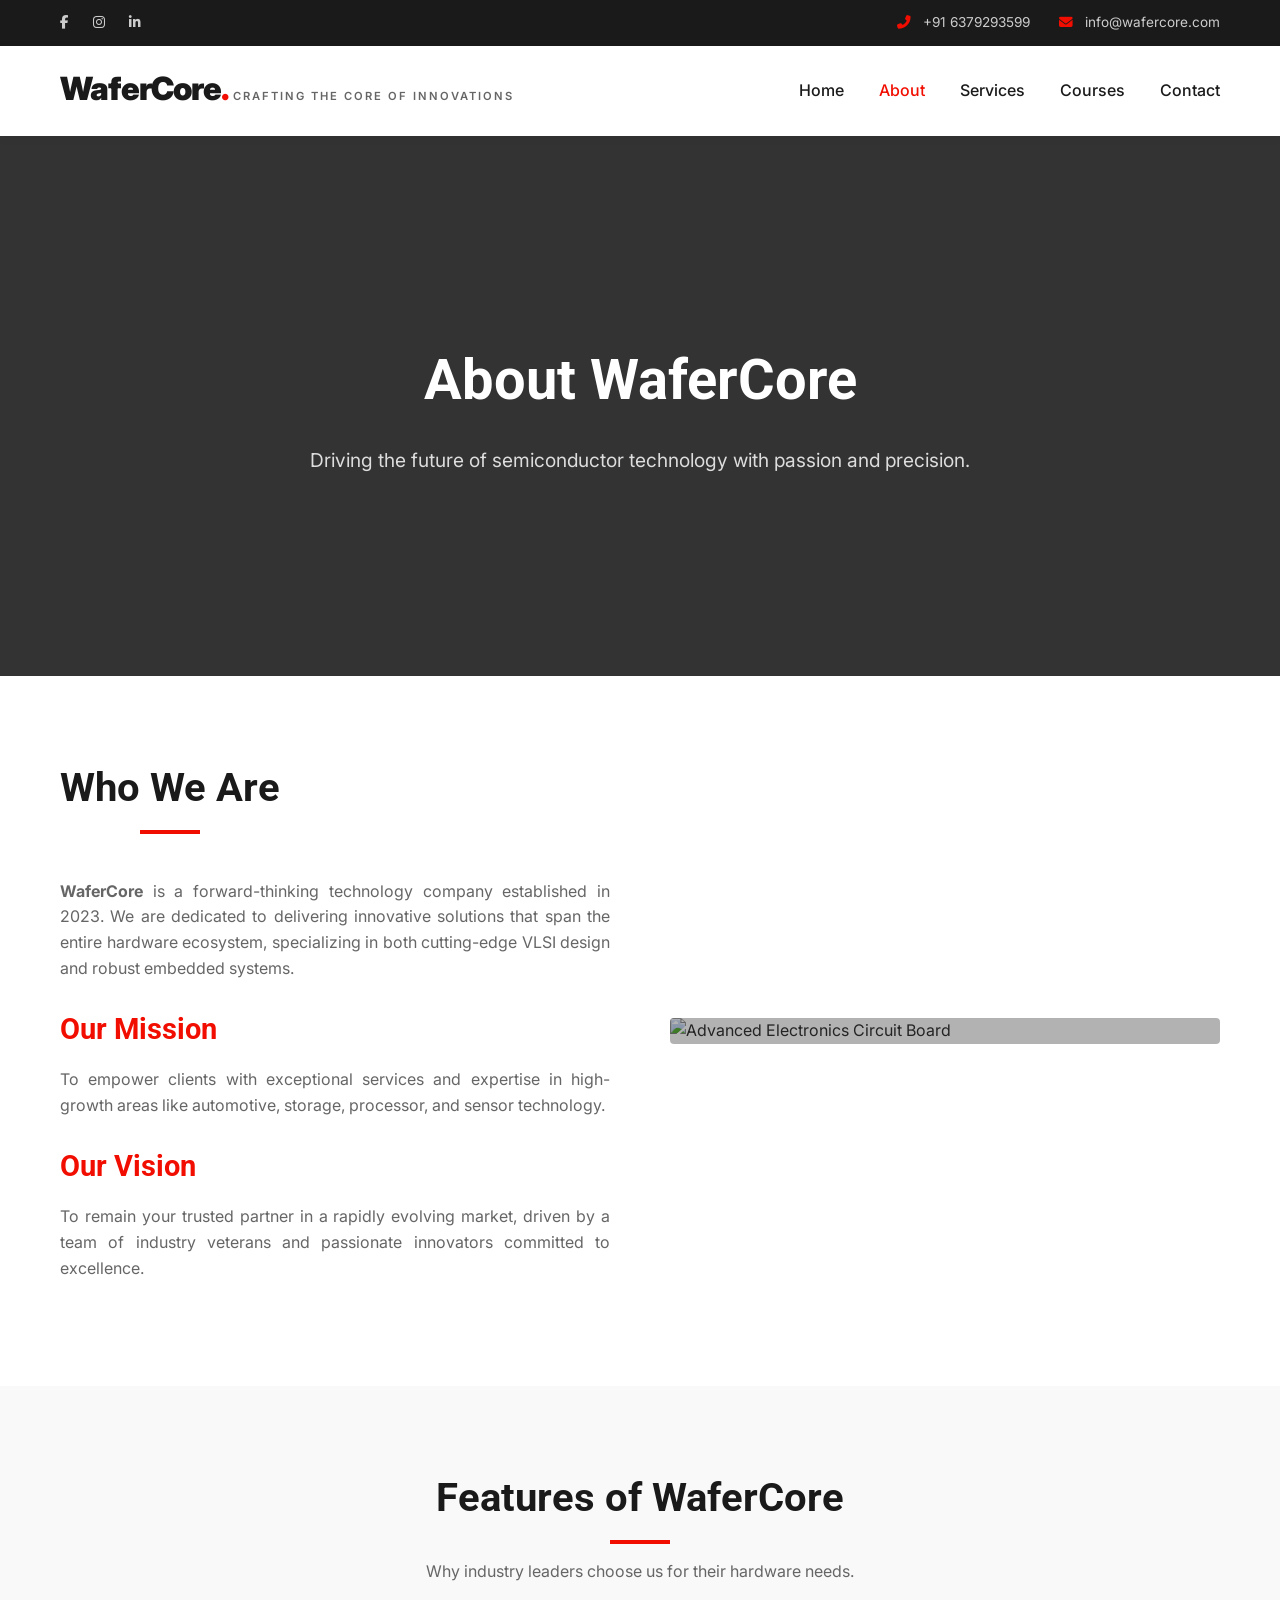
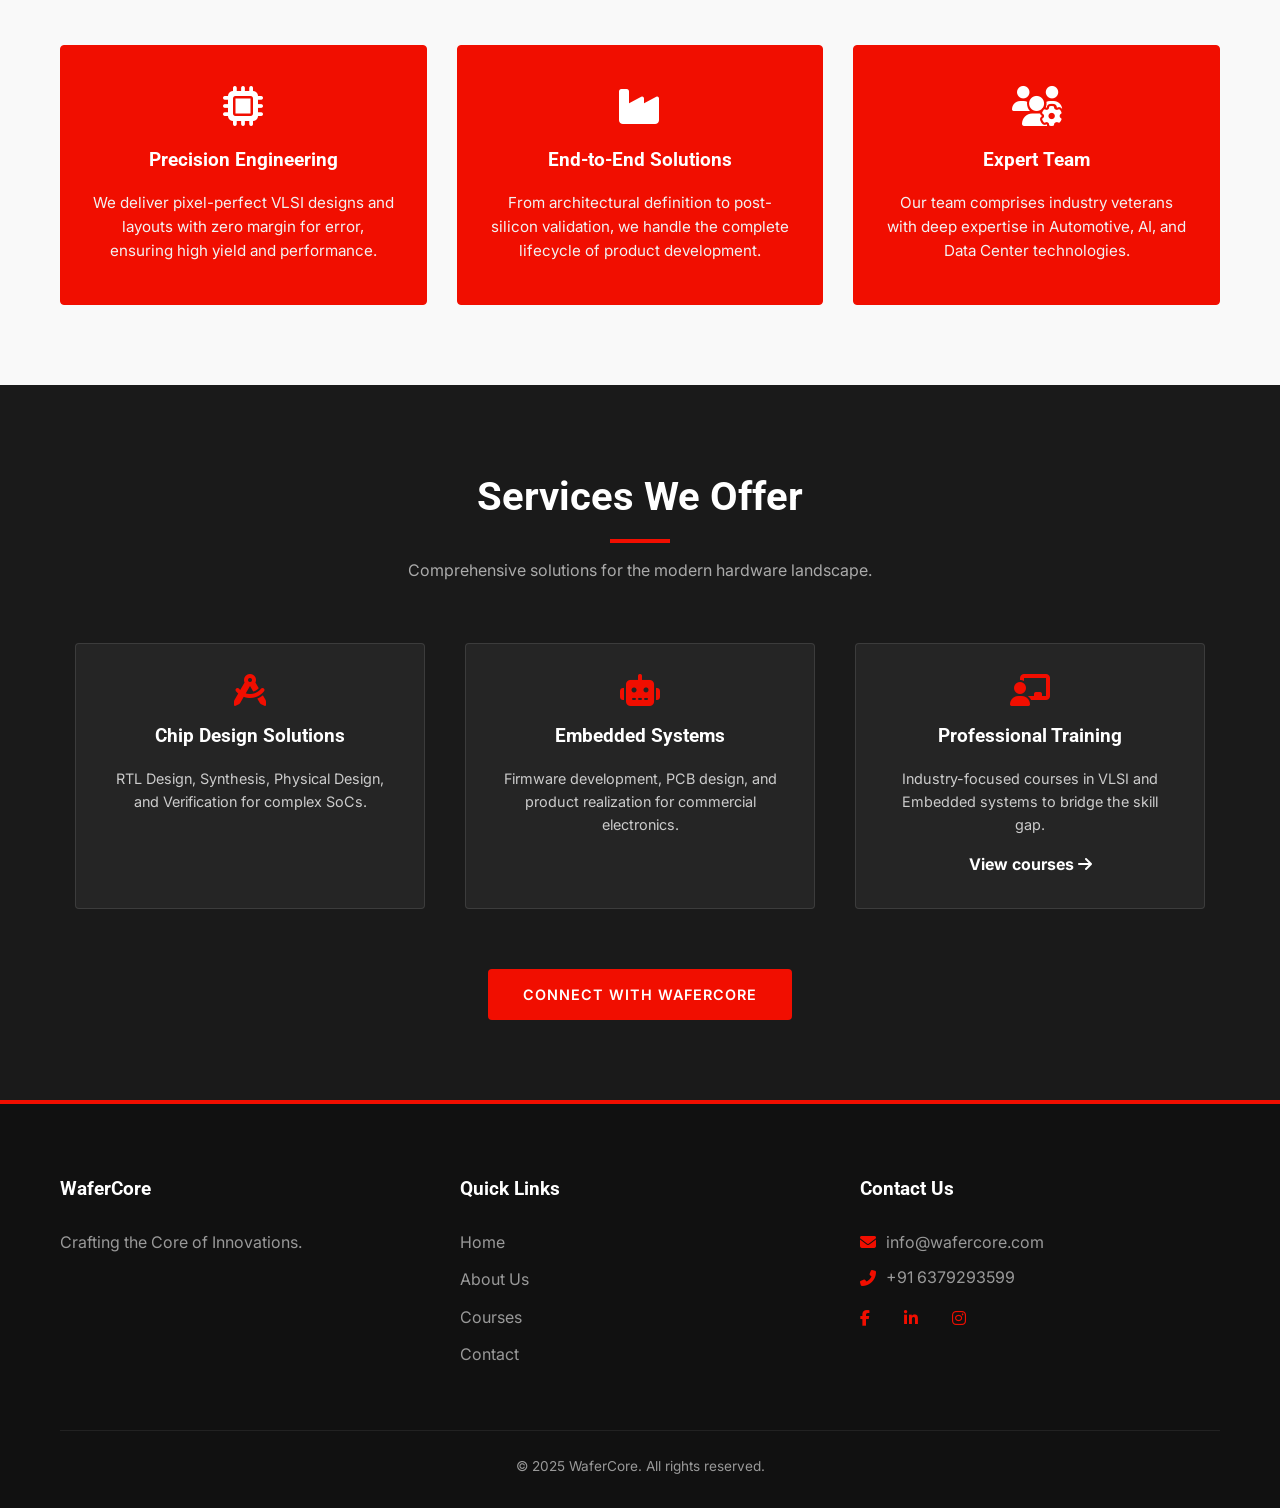
==== commit bed70522: "Add professional course catalog and YOUPI checkout Publish VLSI, embedded, and robotics course pages" ====
--- a/about-us.html
+++ b/about-us.html
@@ -195,9 +195,10 @@
             </div>
             <div class="nav-links">
                 <a href="index.html">Home</a>
-                <a href="about.html" class="active">About</a>
+                <a href="about-us.html" class="active">About</a>
                 <a href="index.html#services">Services</a>
-                <a href="https://wafercore.com/contact-us">Contact</a>
+                <a href="courses.html">Courses</a>
+                <a href="contact-us.html">Contact</a>
             </div>
         </div>
     </nav>
@@ -276,6 +277,7 @@
                     <i class="fas fa-chalkboard-teacher" style="font-size: 2rem; margin-bottom:15px; color:var(--primary-red);"></i>
                     <h4>Professional Training</h4>
                     <p>Industry-focused courses in VLSI and Embedded systems to bridge the skill gap.</p>
+                    <a href="courses.html" style="color:#fff; font-weight:700; display:inline-block; margin-top:16px;">View courses <i class="fas fa-arrow-right"></i></a>
                 </div>
             </div>
             
@@ -296,9 +298,9 @@
                     <h4>Quick Links</h4>
                     <ul>
                         <li><a href="index.html">Home</a></li>
-                        <li><a href="about.html">About Us</a></li>
-                        <li><a href="index.html#services">Services</a></li>
-                        <li><a href="https://wafercore.com/contact-us">Contact</a></li>
+                        <li><a href="about-us.html">About Us</a></li>
+                        <li><a href="courses.html">Courses</a></li>
+                        <li><a href="contact-us.html">Contact</a></li>
                     </ul>
                 </div>
                 <div class="footer-col footer-contact">
